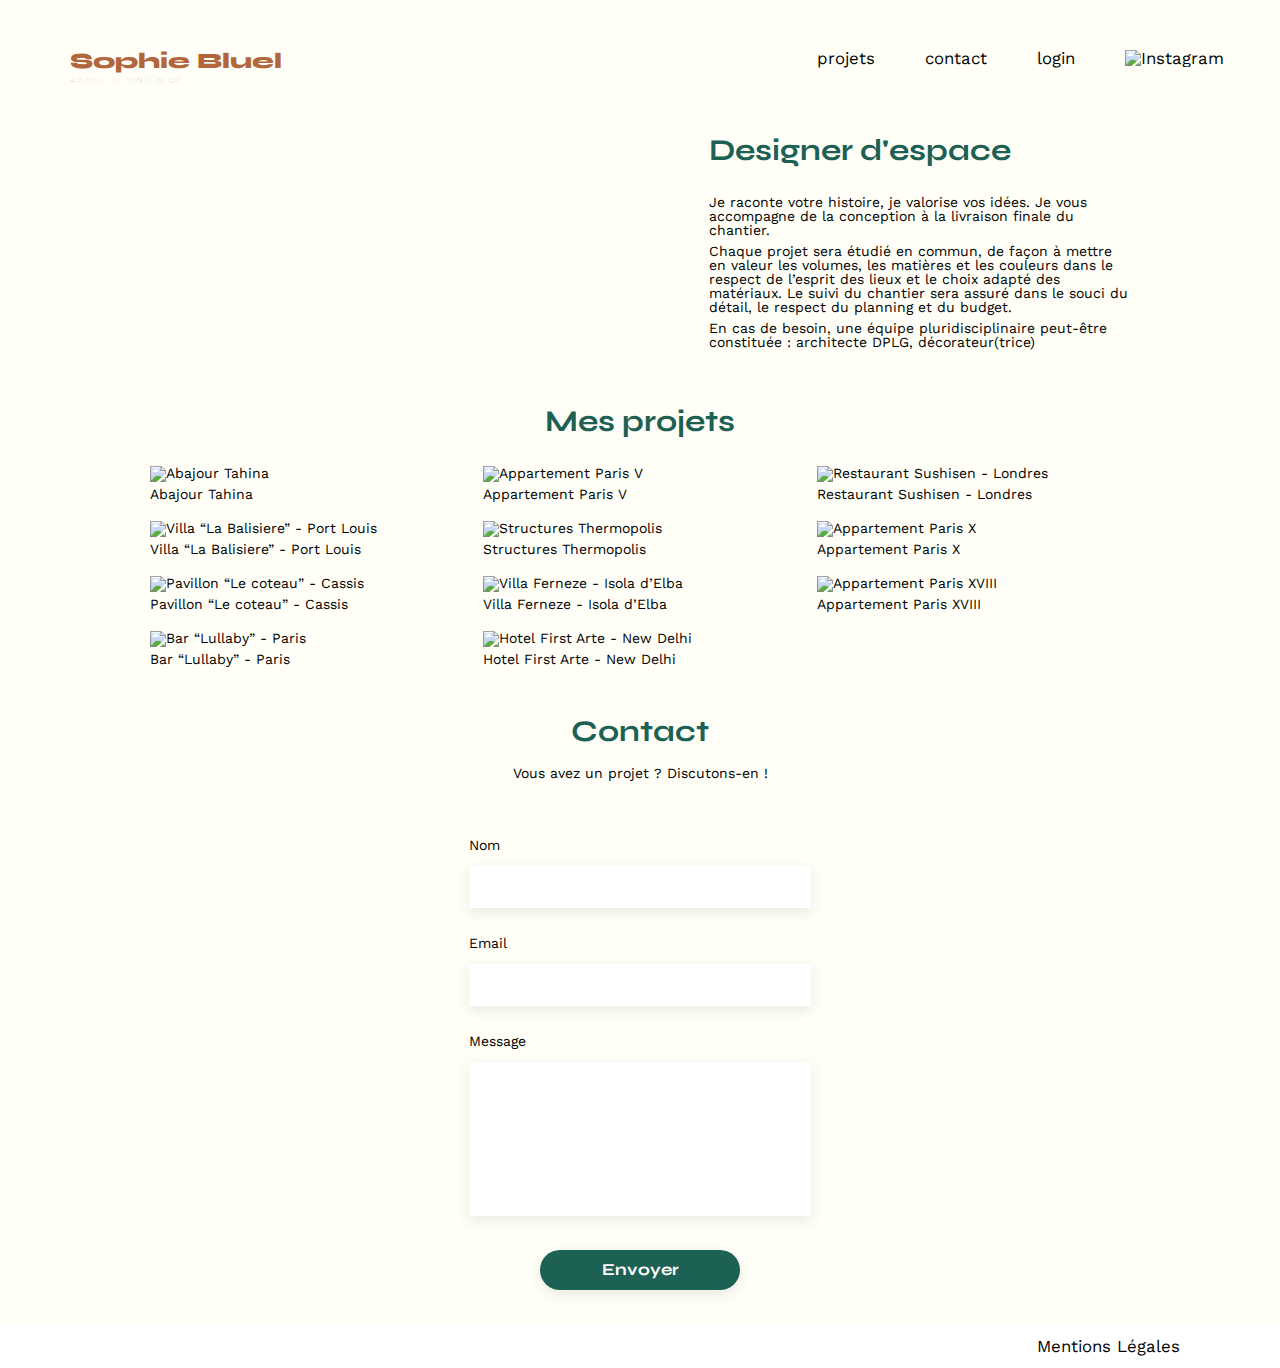
==== FrontEnd/index.html @ 0adf44da "Ajout liens + Maquette" ====
<!DOCTYPE html>
<html lang="fr">
<head>
	<meta charset="UTF-8">
	<title>Sophie Bluel - Architecte d'intérieur</title>
	<meta name="viewport" content="width=device-width, initial-scale=1.0">
	<link rel="preconnect" href="https://fonts.googleapis.com">
	<link rel="preconnect" href="https://fonts.gstatic.com" crossorigin>
	<link href="https://fonts.googleapis.com/css2?family=Syne:wght@700;800&family=Work+Sans&display=swap" rel="stylesheet">
	<meta name="description" content="">
	<link rel="stylesheet" href="./assets/style.css">
	<script type="module" src="frontend.js"></script>
</head>

<body>
	<header>
		<h1>Sophie Bluel <span>ARCHITECTE D'INTÉRIEUR</span></h1>
		<nav>
			<ul>
				<li><a href="index.html">projets</a></li>
				<li>contact</li>
				<li><a href="login.html">login</a></li>
				<li><img src="./assets/icons/instagram.png" alt="Instagram"></li>
			</ul>
		</nav>
	</header>

	<main>
		<section id="introduction">
			<figure>
				<img src="./assets/images/sophie-bluel.png" alt="">
			</figure>
			<article>
				<h2>Designer d'espace</h2>
				<p>Je raconte votre histoire, je valorise vos idées. Je vous accompagne de la conception à la livraison finale du chantier.</p>
				<p>Chaque projet sera étudié en commun, de façon à mettre en valeur les volumes, les matières et les couleurs dans le respect de l’esprit des lieux et le choix adapté des matériaux. Le suivi du chantier sera assuré dans le souci du détail, le respect du planning et du budget.</p>
				<p>En cas de besoin, une équipe pluridisciplinaire peut-être constituée : architecte DPLG, décorateur(trice)</p>
			</article>
		</section>
		<section id="portfolio">
			<h2>Mes projets</h2>
			<div class="gallery">
				<figure>
					<img src="assets/images/abajour-tahina.png" alt="Abajour Tahina">
					<figcaption>Abajour Tahina</figcaption>
				</figure>
				<figure>
					<img src="assets/images/appartement-paris-v.png" alt="Appartement Paris V">
					<figcaption>Appartement Paris V</figcaption>
				</figure>
				<figure>
					<img src="assets/images/restaurant-sushisen-londres.png" alt="Restaurant Sushisen - Londres">
					<figcaption>Restaurant Sushisen - Londres</figcaption>
				</figure>
				<figure>
					<img src="assets/images/la-balisiere.png" alt="Villa “La Balisiere” - Port Louis">
					<figcaption>Villa “La Balisiere” - Port Louis</figcaption>
				</figure>
				<figure>
					<img src="assets/images/structures-thermopolis.png" alt="Structures Thermopolis">
					<figcaption>Structures Thermopolis</figcaption>
				</figure>
				<figure>
					<img src="assets/images/appartement-paris-x.png" alt="Appartement Paris X">
					<figcaption>Appartement Paris X</figcaption>
				</figure>
				<figure>
					<img src="assets/images/le-coteau-cassis.png" alt="Pavillon “Le coteau” - Cassis">
					<figcaption>Pavillon “Le coteau” - Cassis</figcaption>
				</figure>
				<figure>
					<img src="assets/images/villa-ferneze.png" alt="Villa Ferneze - Isola d’Elba">
					<figcaption>Villa Ferneze - Isola d’Elba</figcaption>
				</figure>
				<figure>
					<img src="assets/images/appartement-paris-xviii.png" alt="Appartement Paris XVIII">
					<figcaption>Appartement Paris XVIII</figcaption>
				</figure>
				<figure>
					<img src="assets/images/bar-lullaby-paris.png" alt="Bar “Lullaby” - Paris">
					<figcaption>Bar “Lullaby” - Paris</figcaption>
				</figure>
				<figure>
					<img src="assets/images/hotel-first-arte-new-delhi.png" alt="Hotel First Arte - New Delhi">
					<figcaption>Hotel First Arte - New Delhi</figcaption>
				</figure>
			</div>
		</section>
		<section id="contact">
			<h2>Contact</h2>
			<p>Vous avez un projet ? Discutons-en !</p>
			<form action="#" method="post">
				<label for="name">Nom</label>
				<input type="text" name="name" id="name">
				<label for="email">Email</label>
				<input type="email" name="email" id="email">
				<label for="message">Message</label>
				<textarea name="message" id="message"rows="10"></textarea>
				<input type="submit" value="Envoyer">
			</form>
		</section>
	</main>

	<footer>
		<nav>
			<ul>
				<li>Mentions Légales</li>
			</ul>
		</nav>
	</footer>
</body>
</html>
---- FrontEnd/assets/style.css ----
/* http://meyerweb.com/eric/tools/css/reset/
   v2.0 | 20110126
   License: none (public domain)
*/

html, body, div, span, applet, object, iframe,
h1, h2, h3, h4, h5, h6, p, blockquote, pre,
a, abbr, acronym, address, big, cite, code,
del, dfn, em, img, ins, kbd, q, s, samp,
small, strike, strong, sub, sup, tt, var,
b, u, i, center,
dl, dt, dd, ol, ul, li,
fieldset, form, label, legend,
table, caption, tbody, tfoot, thead, tr, th, td,
article, aside, canvas, details, embed,
figure, figcaption, footer, header, hgroup,
menu, nav, output, ruby, section, summary,
time, mark, audio, video {
	margin: 0;
	padding: 0;
	border: 0;
	font-size: 100%;
	font: inherit;
	vertical-align: baseline;
}
/* HTML5 display-role reset for older browsers */
article, aside, details, figcaption, figure,
footer, header, hgroup, menu, nav, section {
	display: block;
}

body {
	line-height: 1;
}

ol, ul {
	list-style: none;
}

blockquote, q {
	quotes: none;
}

blockquote:before, blockquote:after,
q:before, q:after {
	content: '';
	content: none;
}

table {
	border-collapse: collapse;
	border-spacing: 0;
}

/** end reset css**/
body {
	margin:auto;
	max-width: 1140px;
	font-family: 'Work Sans';
	font-size: 14px;
	background-color: #fffff7;
}

header {
	display: flex;
	justify-content: space-between;
	margin: 50px 0px 0px 0px;
	width: 110%;
}

footer {
	position:absolute;
	left:0;
	margin:0px;
	width:100vw;
	height:5%;
	background-color: white;
}

section {
	margin: 50px 80px 0px 80px;
}

a {
	color:black;
}

h1{
	display: flex;
	flex-direction: column;
	font-family: 'Syne';
	font-size: 22px;
	font-weight: 800;
	color: #B1663C;
}

h1 > span {
	font-family: 'Work Sans';
	font-size:8px;
	letter-spacing: 0.1em;
	margin-top: 5px;
	font-weight: 100;
}

h2{
	font-family: 'Syne';
	font-weight: 700;
	font-size: 30px;
	color: #1D6154
}

nav a {
	text-decoration: none;
}

nav ul {
	display: flex;
	align-items: center;
	list-style-type: none;
	margin-right: 100px;
}

nav li {
	padding: 0 0 0 50px;
	font-size: 1.2em;
}

nav li img {
	width:20px;
}

li:hover {
	color: #B1663C;
}

#introduction {
	display: flex;
	align-items: center;
}

#introduction figure {
	flex: 1
}

#introduction img {
	display: block;
	width: 88%;
	margin: 80px 0px ;
}

#introduction article {
	width:43%;
}

#introduction h2 {
	margin-bottom: 1em;
}

#introduction p {
	margin-bottom: 0.5em;
}
#portfolio h2 {
	text-align: center;
	margin-bottom: 1em;
}
.gallery {
	width: 100%;
	display: grid;
	grid-template-columns: 1fr 1fr 1fr;
	grid-column-gap: 20px;
	grid-row-gap: 20px;
}

.gallery figcaption {
	margin: 5px 0px 0px 0px;
}

.gallery img {
	width: 100%;

}

#contact {
	width: 30%;
 	margin: auto;
	margin-top: 50px;
}

#login {
	width: 35%;
	margin:200px auto 300px auto;
}

#contact > *, #login > * {
	text-align: center;
	width:100%;
}

#contact h2, #login h2 {
	margin-bottom: 20px;
}

#contact form, #login form {
	text-align: left;
	margin-top:30px;
	display: flex;
	flex-direction: column;
}

#contact input, #login input {
	height: 40px;
	font-size: 1.2em;
	border: none;
	box-shadow: 0px 4px 14px rgba(0, 0, 0, 0.09);
}

#contact label, #login label {
	margin: 2em 0 1em 0;
}

#contact textarea, #login textarea {
	border: none;
	resize: none;
	box-shadow: 0px 4px 14px rgba(0, 0, 0, 0.09);
}

input[type="submit"]{
	font-family: 'Syne';
	font-weight: 700;
	color: white;
	background-color: #1D6154;
	margin : 2em auto ;
	width: 200px;
	text-align: center;
	border-radius: 60px;
}

footer nav ul {
	display: flex;
	justify-content: flex-end;
	align-content: center;
	margin:15px 100px;
}

/** Filters **/

.ul_div {
	display: flex;
	justify-content: center;
	margin: 40px;
	color:#1D6154;
}

.li_div {
	margin:5px;
	min-width:70px;
	text-align: center;
	border: solid #1D6154;
	border-radius: 60px;
	border-width: 1px;
	padding:10px 8px 10px 8px;
	font-family: 'Syne';
}

.li_div:hover {
	background-color: #1D6154;
	color:white;
}

/** Login **/

.bold {
	font-weight: bold;
}
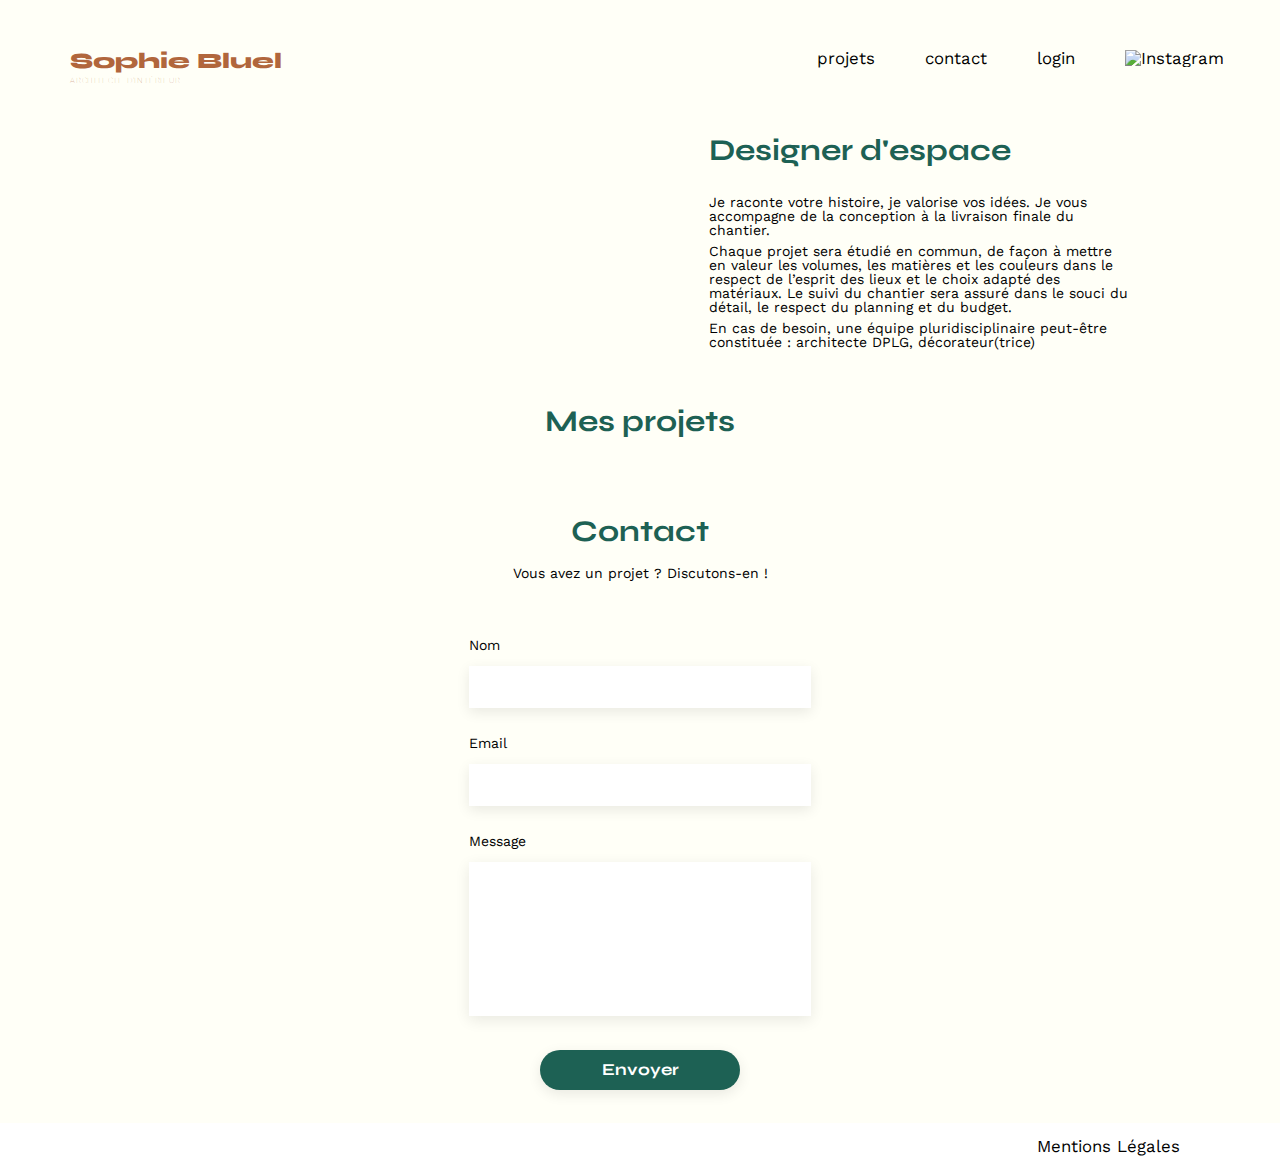
==== commit 3367019b: "Retrait de la gallerie en HTML" ====
--- a/FrontEnd/index.html
+++ b/FrontEnd/index.html
@@ -40,50 +40,7 @@
 		<section id="portfolio">
 			<h2>Mes projets</h2>
 			<div class="gallery">
-				<figure>
-					<img src="assets/images/abajour-tahina.png" alt="Abajour Tahina">
-					<figcaption>Abajour Tahina</figcaption>
-				</figure>
-				<figure>
-					<img src="assets/images/appartement-paris-v.png" alt="Appartement Paris V">
-					<figcaption>Appartement Paris V</figcaption>
-				</figure>
-				<figure>
-					<img src="assets/images/restaurant-sushisen-londres.png" alt="Restaurant Sushisen - Londres">
-					<figcaption>Restaurant Sushisen - Londres</figcaption>
-				</figure>
-				<figure>
-					<img src="assets/images/la-balisiere.png" alt="Villa “La Balisiere” - Port Louis">
-					<figcaption>Villa “La Balisiere” - Port Louis</figcaption>
-				</figure>
-				<figure>
-					<img src="assets/images/structures-thermopolis.png" alt="Structures Thermopolis">
-					<figcaption>Structures Thermopolis</figcaption>
-				</figure>
-				<figure>
-					<img src="assets/images/appartement-paris-x.png" alt="Appartement Paris X">
-					<figcaption>Appartement Paris X</figcaption>
-				</figure>
-				<figure>
-					<img src="assets/images/le-coteau-cassis.png" alt="Pavillon “Le coteau” - Cassis">
-					<figcaption>Pavillon “Le coteau” - Cassis</figcaption>
-				</figure>
-				<figure>
-					<img src="assets/images/villa-ferneze.png" alt="Villa Ferneze - Isola d’Elba">
-					<figcaption>Villa Ferneze - Isola d’Elba</figcaption>
-				</figure>
-				<figure>
-					<img src="assets/images/appartement-paris-xviii.png" alt="Appartement Paris XVIII">
-					<figcaption>Appartement Paris XVIII</figcaption>
-				</figure>
-				<figure>
-					<img src="assets/images/bar-lullaby-paris.png" alt="Bar “Lullaby” - Paris">
-					<figcaption>Bar “Lullaby” - Paris</figcaption>
-				</figure>
-				<figure>
-					<img src="assets/images/hotel-first-arte-new-delhi.png" alt="Hotel First Arte - New Delhi">
-					<figcaption>Hotel First Arte - New Delhi</figcaption>
-				</figure>
+				<!--Gallerie dynamique-->
 			</div>
 		</section>
 		<section id="contact">
--- a/FrontEnd/assets/style.css
+++ b/FrontEnd/assets/style.css
@@ -159,10 +159,12 @@
 #introduction p {
 	margin-bottom: 0.5em;
 }
+
 #portfolio h2 {
 	text-align: center;
 	margin-bottom: 1em;
 }
+
 .gallery {
 	width: 100%;
 	display: grid;
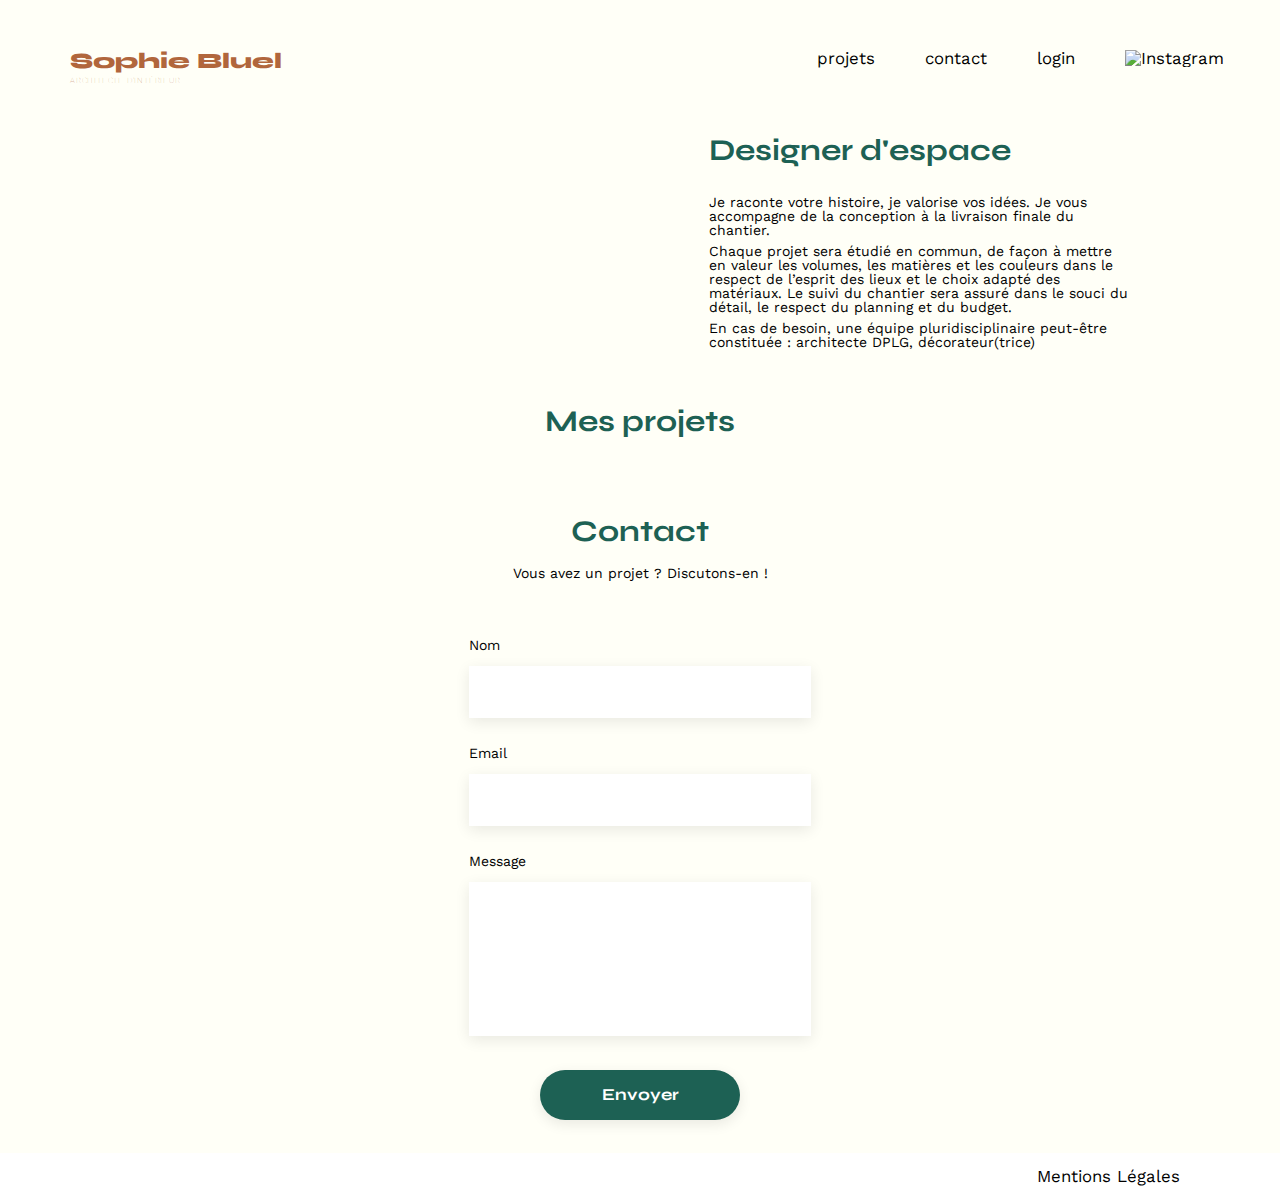
==== commit a01bad98: "Gestion erreurs formulaire," ====
--- a/FrontEnd/index.html
+++ b/FrontEnd/index.html
@@ -7,9 +7,10 @@
 	<link rel="preconnect" href="https://fonts.googleapis.com">
 	<link rel="preconnect" href="https://fonts.gstatic.com" crossorigin>
 	<link href="https://fonts.googleapis.com/css2?family=Syne:wght@700;800&family=Work+Sans&display=swap" rel="stylesheet">
+	<link rel="stylesheet" href="https://cdnjs.cloudflare.com/ajax/libs/font-awesome/6.5.0/css/all.min.css">
 	<meta name="description" content="">
 	<link rel="stylesheet" href="./assets/style.css">
-	<script type="module" src="frontend.js"></script>
+	<script type="module" src="index.js"></script>
 </head>
 
 <body>
@@ -38,11 +39,12 @@
 			</article>
 		</section>
 		<section id="portfolio">
-			<h2>Mes projets</h2>
+			<div class="h2-edit"><h2>Mes projets</h2></div>
 			<div class="gallery">
-				<!--Gallerie dynamique-->
+				<!--Galerie dynamique-->
 			</div>
 		</section>
+		
 		<section id="contact">
 			<h2>Contact</h2>
 			<p>Vous avez un projet ? Discutons-en !</p>
@@ -56,6 +58,7 @@
 				<input type="submit" value="Envoyer">
 			</form>
 		</section>
+
 	</main>
 
 	<footer>
@@ -65,5 +68,6 @@
 			</ul>
 		</nav>
 	</footer>
+	
 </body>
 </html>
--- a/FrontEnd/assets/style.css
+++ b/FrontEnd/assets/style.css
@@ -64,7 +64,7 @@
 header {
 	display: flex;
 	justify-content: space-between;
-	margin: 50px 0px 0px 0px;
+	padding: 50px 0px 0px 0px;
 	width: 110%;
 }
 
@@ -209,8 +209,8 @@
 	flex-direction: column;
 }
 
-#contact input, #login input {
-	height: 40px;
+#contact input, #login input, .modale input, .modale select {
+	height: 50px;
 	font-size: 1.2em;
 	border: none;
 	box-shadow: 0px 4px 14px rgba(0, 0, 0, 0.09);
@@ -226,7 +226,7 @@
 	box-shadow: 0px 4px 14px rgba(0, 0, 0, 0.09);
 }
 
-input[type="submit"]{
+input[type="submit"] {
 	font-family: 'Syne';
 	font-weight: 700;
 	color: white;
@@ -244,6 +244,10 @@
 	margin:15px 100px;
 }
 
+.li_div, nav li, input[type="submit"], .fleche, .modif_btn, #label_photo {
+	cursor:pointer;
+}
+
 /** Filters **/
 
 .ul_div {
@@ -273,4 +277,244 @@
 
 .bold {
 	font-weight: bold;
-}+}
+
+#login div {
+	color: red ;
+}
+
+/** Edit **/
+
+.bloc_edit {
+	position:absolute;
+	left:0;
+	text-align: center;
+	width: 100%;
+	background-color: black;
+	color: #fffff7;
+	font-size: 15px;
+	font-family: 'Work Sans';
+}
+
+.bloc_edit i {
+	margin:25px 5px 25px 0px ;
+}
+
+.modif_btn {
+	position:relative;
+	bottom: 52px;
+	left:63%;
+}
+
+/** Modale */
+  .modale {
+	display: none; 
+	position: fixed;  
+	top: 0;
+	left: 0;
+	width: 100%;
+	height: 100%;
+	background-color: rgba(0, 0, 0, 0.3);  
+	z-index: 1000; 
+	justify-content: center;
+	align-items: center;
+  }
+  
+  .contenu_modale {
+	background-color: #fff;
+	padding: 20px;
+	border-radius: 15px;
+	width: 600px;
+	text-align: center;
+	box-shadow: 0 4px 8px rgba(0, 0, 0, 0.2);
+  }
+
+  .btn_fermer {
+	color: black;
+	font-size: 18px;
+	font-weight: bold;
+	cursor: pointer;
+  }
+
+  .entete_1 {
+	display: flex;
+	justify-content: flex-end;
+  }
+
+  .entete_2 {
+	display: flex;
+	justify-content: space-between;
+	margin : 5px 10px 0px 10px;
+  }
+
+  .modale img {
+	width: 100%;
+  }
+
+  .modale p {
+	font-size: 25px;
+	padding-top: 10px;
+  }
+
+  .modale hr {
+	width:77%;
+	color: rgb(241, 241, 241);
+  }
+
+  .modale input {
+	width:45%;
+  }
+
+  .galerie_modale {
+	display: grid;
+	grid-template-columns: 1fr 1fr 1fr 1fr 1fr;
+	grid-column-gap: 10px;
+	grid-row-gap: 10px;
+	margin:40px 70px 50px 70px;
+  }
+
+  .galerie_modale figure {
+	display: grid;
+	z-index: 1;
+  }
+
+  .galerie_modale img {
+	grid-area: 1/1;
+	width: 100%;
+  }
+
+  .corbeille {
+	background-color: black;
+	grid-area: 1/1;
+	border-radius: 3px;
+	width: 18px;
+	height: 18px;
+	margin: 10% 10% 10% 70%;
+	z-index: 2;
+  }
+
+  .corbeille i {
+	color: white;
+	font-size: 10px;
+	text-align: center;
+	padding-top: 3px;
+  }
+
+  .contenu_modale form {
+	display: flex;
+	flex-direction: column;
+	align-items: center;
+	margin: 40px 0px 40px 0px;
+  }
+
+  .error {
+	font-size: 15px;
+	color: red;
+  }
+
+  .modale2 label {
+	padding: 20px 0px 10px 0px;
+	text-align: left;
+  }
+
+  .modale2 select, .modale2 label {
+	width: 77%;
+  }
+
+  .div_category {
+	display:grid;
+	grid-template-columns: repeat(10, 1fr);
+	grid-template-rows: 1fr; 
+	width:100%;
+  }
+
+  .modale2 input {
+	width: 73%;
+  }
+
+  .modale2 input, .modale2 select {
+	padding-left:20px;
+  }
+
+  .modale2 select {
+	appearance: none;
+	grid-area: 1 / 1 / 1 / 11;
+	background-color: white;
+	place-self: center;
+  }
+
+
+   #cat_fleche {
+	grid-area: 1 / 9 / 1 / 10;
+	align-content: center;
+	font-size: 10px;
+	color: #2e2e2eb4;
+  }
+
+  input[value="Valider"] {
+	background-color: #4d4d4d54;
+  }
+
+  .fleche {
+	color: black;
+	font-size: 20px;
+	font-weight: bold;
+	cursor: pointer;
+  }
+
+  /** Modale : champ d'ajout d'image **/
+
+  .ajout_img {
+	display: flex;
+	flex-direction: column;
+	justify-content: center;
+	background-color: #e0edef;
+	width:77%;
+	margin-bottom: 10px;
+  }
+
+  .ajout_img span {
+	color: #75757554;
+	font-size: 70px;
+	display: flex;
+	justify-content: center;
+	margin: 20px 0px 10px 0px;
+  }
+
+  .ajout_img input {
+	width: 50%;
+	background-color: #9b9b9b54;
+	color: rgb(16, 79, 161);
+	margin:auto;
+	font: inherit;
+	box-shadow: none;
+	width:40%;
+  }
+
+  .ajout_img p {
+	font-size: 10px;
+	padding-bottom: 20px;
+  }
+
+  #photo {
+	display: none;
+  }
+
+  #label_photo {
+	border: none;
+	text-align: center;
+	border-radius: 60px;
+	background-color: #9b9b9b54;
+	color: rgb(16, 79, 161);
+	margin:auto;
+	padding: 15px 0px 15px 0px;
+	font: inherit;
+	box-shadow: none;
+	width:40%;
+  }
+
+  #div_wrapper {
+	width:40%;
+	z-index:0;
+	place-self: center;
+  } 